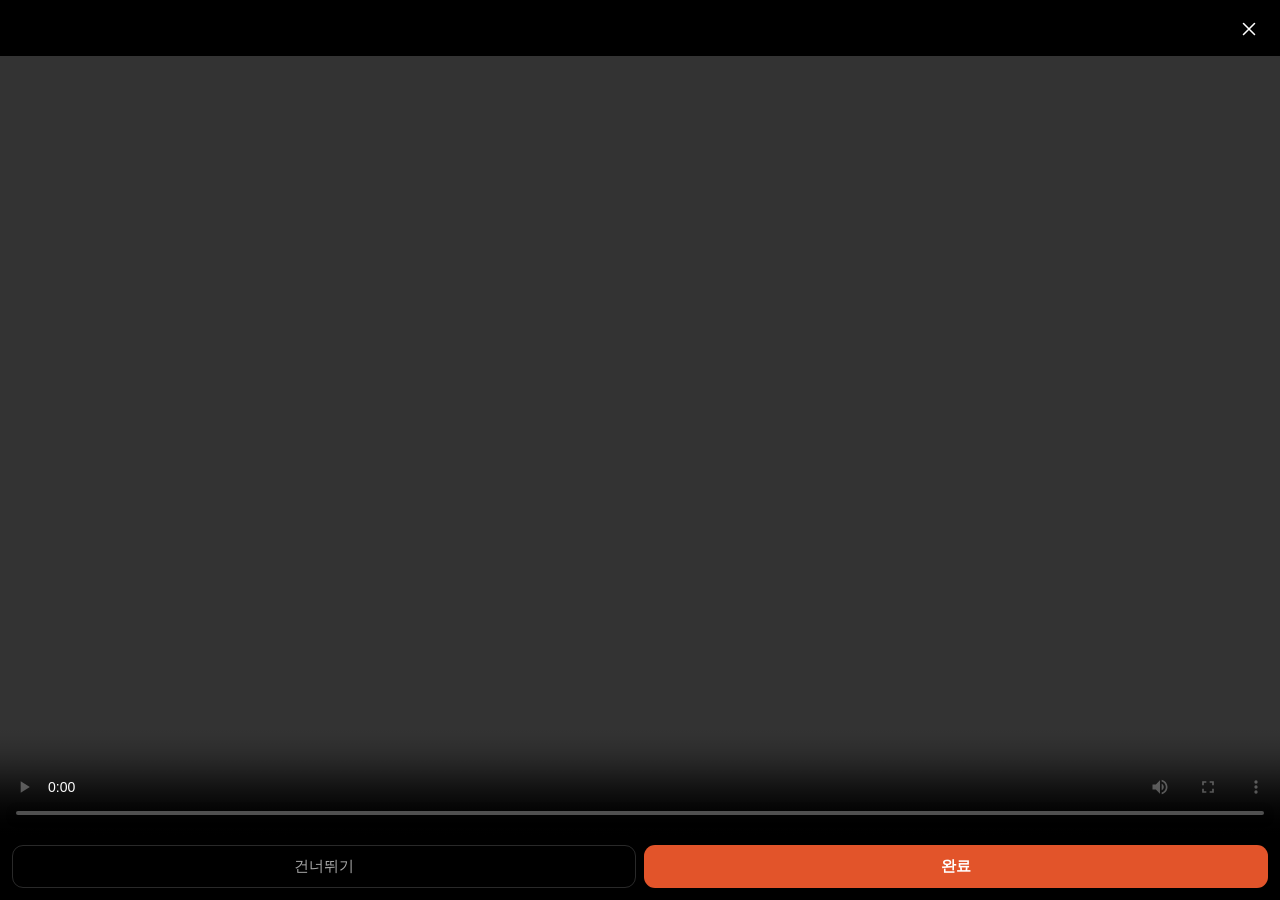
==== index.html @ e1db6008 "Add files via upload" ====
<!DOCTYPE html>
<html lang="ko">
<head>
<meta charset="utf-8">
<meta name="viewport" content="width=device-width, initial-scale=1, viewport-fit=cover, maximum-scale=1">
<meta name="theme-color" content="#0e1013" media="(prefers-color-scheme: dark)">
<meta name="theme-color" content="#f6f6f4" media="(prefers-color-scheme: light)">
<meta name="mobile-web-app-capable" content="yes">
<meta name="apple-mobile-web-app-capable" content="yes">
<meta name="apple-mobile-web-app-status-bar-style" content="black-translucent">
<title>내 루틴</title>
<link rel="manifest" href="./manifest.webmanifest">
<link rel="icon" href="./icon-192.png">
<link rel="apple-touch-icon" href="./icon-192.png">
<link rel="stylesheet" href="./styles.css">
</head>
<body>

<header class="topbar">
  <h1 class="brand">내 루틴</h1>
  <button class="icon-btn" id="btnStorage" aria-label="저장공간">
    <svg viewBox="0 0 24 24" aria-hidden="true"><path d="M4 6h16M4 12h16M4 18h10"/></svg>
  </button>
</header>

<nav class="tabstrip" id="tabstrip" aria-label="루틴 목록"></nav>

<main id="view" class="view"></main>

<nav class="bottombar" role="tablist">
  <button class="navbtn is-on" data-nav="routine" role="tab">
    <svg viewBox="0 0 24 24" aria-hidden="true"><path d="M4 7h4M4 12h4M4 17h4M11 7h9M11 12h9M11 17h9"/></svg>
    <span>루틴</span>
  </button>
  <button class="navbtn" data-nav="log" role="tab">
    <svg viewBox="0 0 24 24" aria-hidden="true"><rect x="3" y="5" width="18" height="16" rx="2"/><path d="M3 10h18M8 3v4M16 3v4"/></svg>
    <span>기록</span>
  </button>
  <button class="navbtn" data-nav="lib" role="tab">
    <svg viewBox="0 0 24 24" aria-hidden="true"><rect x="3" y="6" width="18" height="13" rx="2"/><path d="m10 10 5 3-5 3z"/></svg>
    <span>영상함</span>
  </button>
</nav>

<div class="sheet-wrap" id="sheetWrap" hidden>
  <div class="sheet-bg" data-close></div>
  <div class="sheet" id="sheet" role="dialog" aria-modal="true"></div>
</div>

<div class="player" id="player" hidden>
  <div class="player-top">
    <span class="player-title" id="playerTitle"></span>
    <button class="icon-btn" id="playerClose" aria-label="닫기">
      <svg viewBox="0 0 24 24" aria-hidden="true"><path d="m6 6 12 12M18 6 6 18"/></svg>
    </button>
  </div>
  <video id="video" controls playsinline preload="metadata"></video>
  <div class="player-bottom">
    <button class="btn btn-ghost" id="playerSkip">건너뛰기</button>
    <button class="btn btn-accent" id="playerDone">완료</button>
  </div>
</div>

<div class="toast" id="toast" hidden></div>

<script src="./app.js"></script>
</body>
</html>
---- styles.css ----
:root{
  color-scheme: light dark;
  --bg:#f6f6f4; --surface:#ffffff; --surface-2:#eeeeeb; --surface-3:#e4e4e0;
  --line:rgba(0,0,0,.10); --line-2:rgba(0,0,0,.18);
  --text:#16181b; --dim:#63676d; --faint:#9aa0a8;
  --accent:#e2542a; --accent-ink:#ffffff; --accent-soft:rgba(226,84,42,.10);
  --ok:#1a8f74; --ok-soft:rgba(26,143,116,.12);
  --warn:#b06a00;
  --r:14px; --pad:16px;
  --safe-b:env(safe-area-inset-bottom,0px);
  --safe-t:env(safe-area-inset-top,0px);
  --font:-apple-system,BlinkMacSystemFont,"Pretendard","Apple SD Gothic Neo","Noto Sans KR","Malgun Gothic",Roboto,sans-serif;
}
@media (prefers-color-scheme: dark){
  :root{
    --bg:#0e1013; --surface:#191c20; --surface-2:#22262b; --surface-3:#2c3138;
    --line:rgba(255,255,255,.09); --line-2:rgba(255,255,255,.18);
    --text:#e9eaec; --dim:#9aa0a8; --faint:#6d747c;
    --accent:#ff6b3d; --accent-ink:#1a0d07; --accent-soft:rgba(255,107,61,.14);
    --ok:#2fbf9e; --ok-soft:rgba(47,191,158,.14);
    --warn:#e8a33c;
  }
}
*{box-sizing:border-box;-webkit-tap-highlight-color:transparent}
html,body{margin:0;padding:0}
body{
  background:var(--bg); color:var(--text); font-family:var(--font);
  font-size:15px; line-height:1.5;
  padding-bottom:calc(64px + var(--safe-b));
  overscroll-behavior-y:contain;
}
button{font-family:inherit;font-size:inherit;color:inherit;background:none;border:0;padding:0;cursor:pointer}
svg{width:22px;height:22px;fill:none;stroke:currentColor;stroke-width:1.7;stroke-linecap:round;stroke-linejoin:round}
:focus-visible{outline:2px solid var(--accent);outline-offset:2px}

.topbar{
  position:sticky;top:0;z-index:20;background:var(--bg);
  padding:calc(var(--safe-t) + 12px) var(--pad) 8px;
  display:flex;align-items:center;justify-content:space-between;gap:12px;
}
.brand{margin:0;font-size:21px;font-weight:650;letter-spacing:-.02em}
.icon-btn{display:grid;place-items:center;width:38px;height:38px;border-radius:11px;color:var(--dim)}
.icon-btn:active{background:var(--surface-2)}

.tabstrip{
  position:sticky;top:calc(var(--safe-t) + 54px);z-index:19;background:var(--bg);
  display:flex;gap:7px;padding:2px var(--pad) 11px;
  overflow-x:auto;scrollbar-width:none;border-bottom:1px solid var(--line);
}
.tabstrip::-webkit-scrollbar{display:none}
.tab{
  flex:0 0 auto;padding:8px 15px;border-radius:999px;background:var(--surface-2);
  color:var(--dim);font-size:13.5px;font-weight:550;white-space:nowrap;
  border:1px solid transparent;
}
.tab.is-on{background:var(--text);color:var(--bg);font-weight:600}
.tab-add{flex:0 0 auto;padding:8px 13px;border-radius:999px;border:1px dashed var(--line-2);color:var(--faint)}

.view{padding:12px var(--pad) 8px}
.empty{padding:56px 24px;text-align:center;color:var(--dim)}
.empty b{display:block;color:var(--text);font-size:16px;font-weight:600;margin-bottom:6px}

.week{display:grid;grid-template-columns:repeat(7,1fr);gap:5px;margin:2px 0 14px}
.wcell{
  padding:9px 0 8px;border-radius:10px;background:var(--surface);border:1px solid var(--line);
  text-align:center;line-height:1.15;
}
.wcell b{display:block;font-size:12px;font-weight:600;color:var(--dim)}
.wcell i{display:block;font-style:normal;font-size:11px;color:var(--faint);margin-top:3px}
.wcell.is-today{border-color:var(--accent);background:var(--accent-soft)}
.wcell.is-today b{color:var(--accent)}
.wcell.is-full i{color:var(--ok)}

.day{background:var(--surface);border:1px solid var(--line);border-radius:var(--r);margin-bottom:9px;overflow:hidden}
.day.is-today{border-color:var(--accent)}
.day-h{display:flex;align-items:center;gap:9px;padding:13px 14px;width:100%;text-align:left}
.day-h .nm{font-size:15px;font-weight:600}
.pill{font-size:11px;font-weight:600;padding:2px 8px;border-radius:999px;background:var(--accent-soft);color:var(--accent)}
.day-h .cnt{margin-left:auto;font-size:12.5px;color:var(--faint);font-variant-numeric:tabular-nums}
.day-h .chev{color:var(--faint);transition:transform .18s}
.day.is-open .chev{transform:rotate(180deg)}
.day-b{padding:0 10px 10px;border-top:1px solid var(--line)}

.item{display:flex;align-items:center;gap:11px;padding:9px 4px;width:100%;text-align:left;border-bottom:1px solid var(--line)}
.item:last-of-type{border-bottom:0}
.thumb{
  flex:0 0 auto;width:58px;height:42px;border-radius:8px;background:var(--surface-2);
  display:grid;place-items:center;color:var(--faint);overflow:hidden;position:relative;
}
.thumb img{width:100%;height:100%;object-fit:cover;display:block}
.thumb.empty-thumb{border:1px dashed var(--line-2);background:transparent}
.thumb .ov{position:absolute;inset:0;display:grid;place-items:center;background:rgba(0,0,0,.28);color:#fff}
.thumb svg{width:18px;height:18px}
.it-main{min-width:0;flex:1}
.it-nm{font-size:14.5px;white-space:nowrap;overflow:hidden;text-overflow:ellipsis}
.it-sub{font-size:12px;color:var(--faint);white-space:nowrap;overflow:hidden;text-overflow:ellipsis;margin-top:1px}
.it-sub.warn{color:var(--warn)}
.it-end{flex:0 0 auto;color:var(--faint);display:grid;place-items:center;width:26px}
.it-end.done{color:var(--ok)}
.item.is-done .it-nm{color:var(--dim)}

.addbtn{
  display:block;width:100%;margin-top:8px;padding:10px;border-radius:11px;
  border:1px dashed var(--line-2);color:var(--dim);font-size:13.5px;text-align:center;
}
.addbtn:active{background:var(--surface-2)}

.card{background:var(--surface);border:1px solid var(--line);border-radius:var(--r);padding:14px;margin-bottom:10px}
.card h2{margin:0 0 10px;font-size:15px;font-weight:600}
.kv{display:flex;justify-content:space-between;gap:12px;padding:7px 0;font-size:14px;border-bottom:1px solid var(--line)}
.kv:last-child{border-bottom:0}
.kv span:last-child{color:var(--dim);font-variant-numeric:tabular-nums}
.bar{height:6px;border-radius:99px;background:var(--surface-3);overflow:hidden;margin-top:8px}
.bar i{display:block;height:100%;background:var(--accent)}

.logrow{display:flex;align-items:center;gap:10px;padding:9px 0;border-bottom:1px solid var(--line)}
.logrow:last-child{border-bottom:0}
.logrow .d{width:80px;font-size:13px;color:var(--dim);font-variant-numeric:tabular-nums}
.logrow .dots{display:flex;gap:4px;flex:1;flex-wrap:wrap}
.dot{width:9px;height:9px;border-radius:3px;background:var(--surface-3)}
.dot.on{background:var(--ok)}
.logrow .n{font-size:12.5px;color:var(--faint);font-variant-numeric:tabular-nums}

.btn{padding:11px 16px;border-radius:11px;font-size:14.5px;font-weight:550;border:1px solid var(--line-2)}
.btn-accent{background:var(--accent);color:var(--accent-ink);border-color:transparent;font-weight:600}
.btn-ghost{border-color:transparent;color:var(--dim)}
.btn-row{display:flex;gap:8px;margin-top:10px}
.btn-row .btn{flex:1}

.sheet-wrap{position:fixed;inset:0;z-index:60;display:flex;align-items:flex-end}
.sheet-bg{position:absolute;inset:0;background:rgba(0,0,0,.5)}
.sheet{
  position:relative;width:100%;background:var(--surface);
  border-radius:20px 20px 0 0;padding:8px 10px calc(14px + var(--safe-b));
  max-height:82vh;overflow-y:auto;animation:up .2s ease-out;
}
@keyframes up{from{transform:translateY(14px)}}
@media (prefers-reduced-motion: reduce){.sheet{animation:none}}
.sheet-title{padding:12px 12px 8px;font-size:13px;color:var(--faint)}
.sheet-item{display:flex;align-items:center;gap:12px;width:100%;padding:14px 12px;border-radius:12px;text-align:left;font-size:15px}
.sheet-item:active{background:var(--surface-2)}
.sheet-item.danger{color:#e04b3c}
.sheet-item svg{width:20px;height:20px;color:var(--faint)}
.sheet-item.danger svg{color:currentColor}
.field{width:100%;padding:12px 13px;border-radius:11px;border:1px solid var(--line-2);background:var(--bg);color:var(--text);font-size:16px;font-family:inherit}
.sheet form{padding:4px 10px 6px}

.player{position:fixed;inset:0;z-index:80;background:#000;display:flex;flex-direction:column}
.player-top{display:flex;align-items:center;gap:10px;padding:calc(var(--safe-t) + 10px) 12px 8px;color:#fff}
.player-title{flex:1;min-width:0;font-size:14.5px;white-space:nowrap;overflow:hidden;text-overflow:ellipsis}
.player-top .icon-btn{color:#fff}
#video{flex:1;min-height:0;width:100%;background:#000}
.player-bottom{display:flex;gap:8px;padding:10px 12px calc(12px + var(--safe-b))}
.player-bottom .btn{flex:1}
.player-bottom .btn-ghost{color:#aaa;border-color:rgba(255,255,255,.16)}

.bottombar{
  position:fixed;left:0;right:0;bottom:0;z-index:30;
  display:flex;background:var(--surface);border-top:1px solid var(--line);
  padding-bottom:var(--safe-b);
}
.navbtn{flex:1;display:grid;place-items:center;gap:2px;padding:8px 0 7px;color:var(--faint);font-size:11px}
.navbtn.is-on{color:var(--text)}
.navbtn svg{width:21px;height:21px}

.toast{
  position:fixed;left:50%;transform:translateX(-50%);bottom:calc(78px + var(--safe-b));z-index:90;
  background:var(--text);color:var(--bg);padding:10px 16px;border-radius:999px;font-size:13.5px;
  max-width:88vw;text-align:center;
}
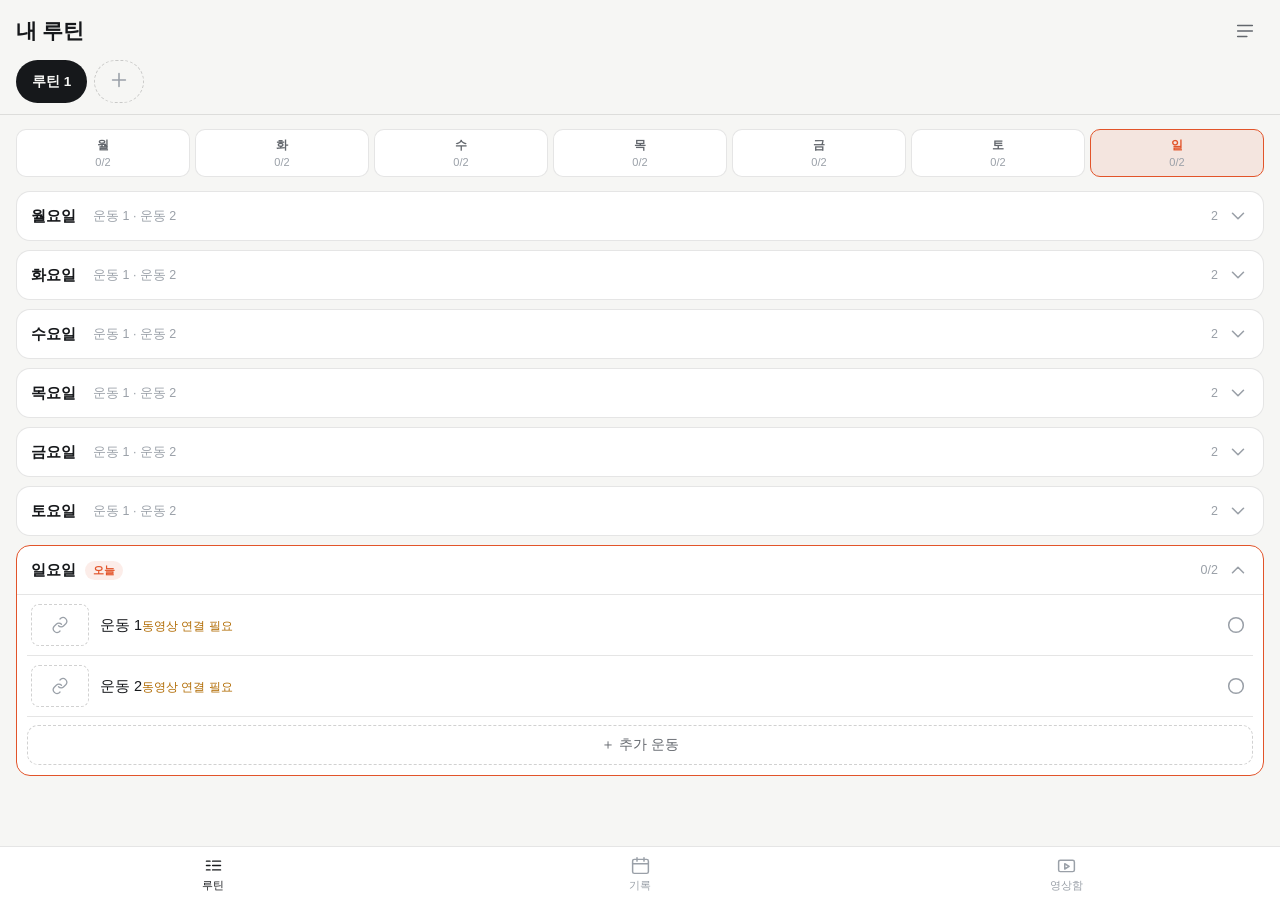
==== commit 055ee1a5: "Add files via upload" ====
--- a/index.html
+++ b/index.html
@@ -9,7 +9,7 @@
 <meta name="apple-mobile-web-app-capable" content="yes">
 <meta name="apple-mobile-web-app-status-bar-style" content="black-translucent">
 <title>내 루틴</title>
-<link rel="manifest" href="./manifest.webmanifest">
+<link rel="manifest" href="./manifest.json">
 <link rel="icon" href="./icon-192.png">
 <link rel="apple-touch-icon" href="./icon-192.png">
 <link rel="stylesheet" href="./styles.css">
--- a/styles.css
+++ b/styles.css
@@ -22,6 +22,7 @@
   }
 }
 *{box-sizing:border-box;-webkit-tap-highlight-color:transparent}
+[hidden]{display:none !important}
 html,body{margin:0;padding:0}
 body{
   background:var(--bg); color:var(--text); font-family:var(--font);
